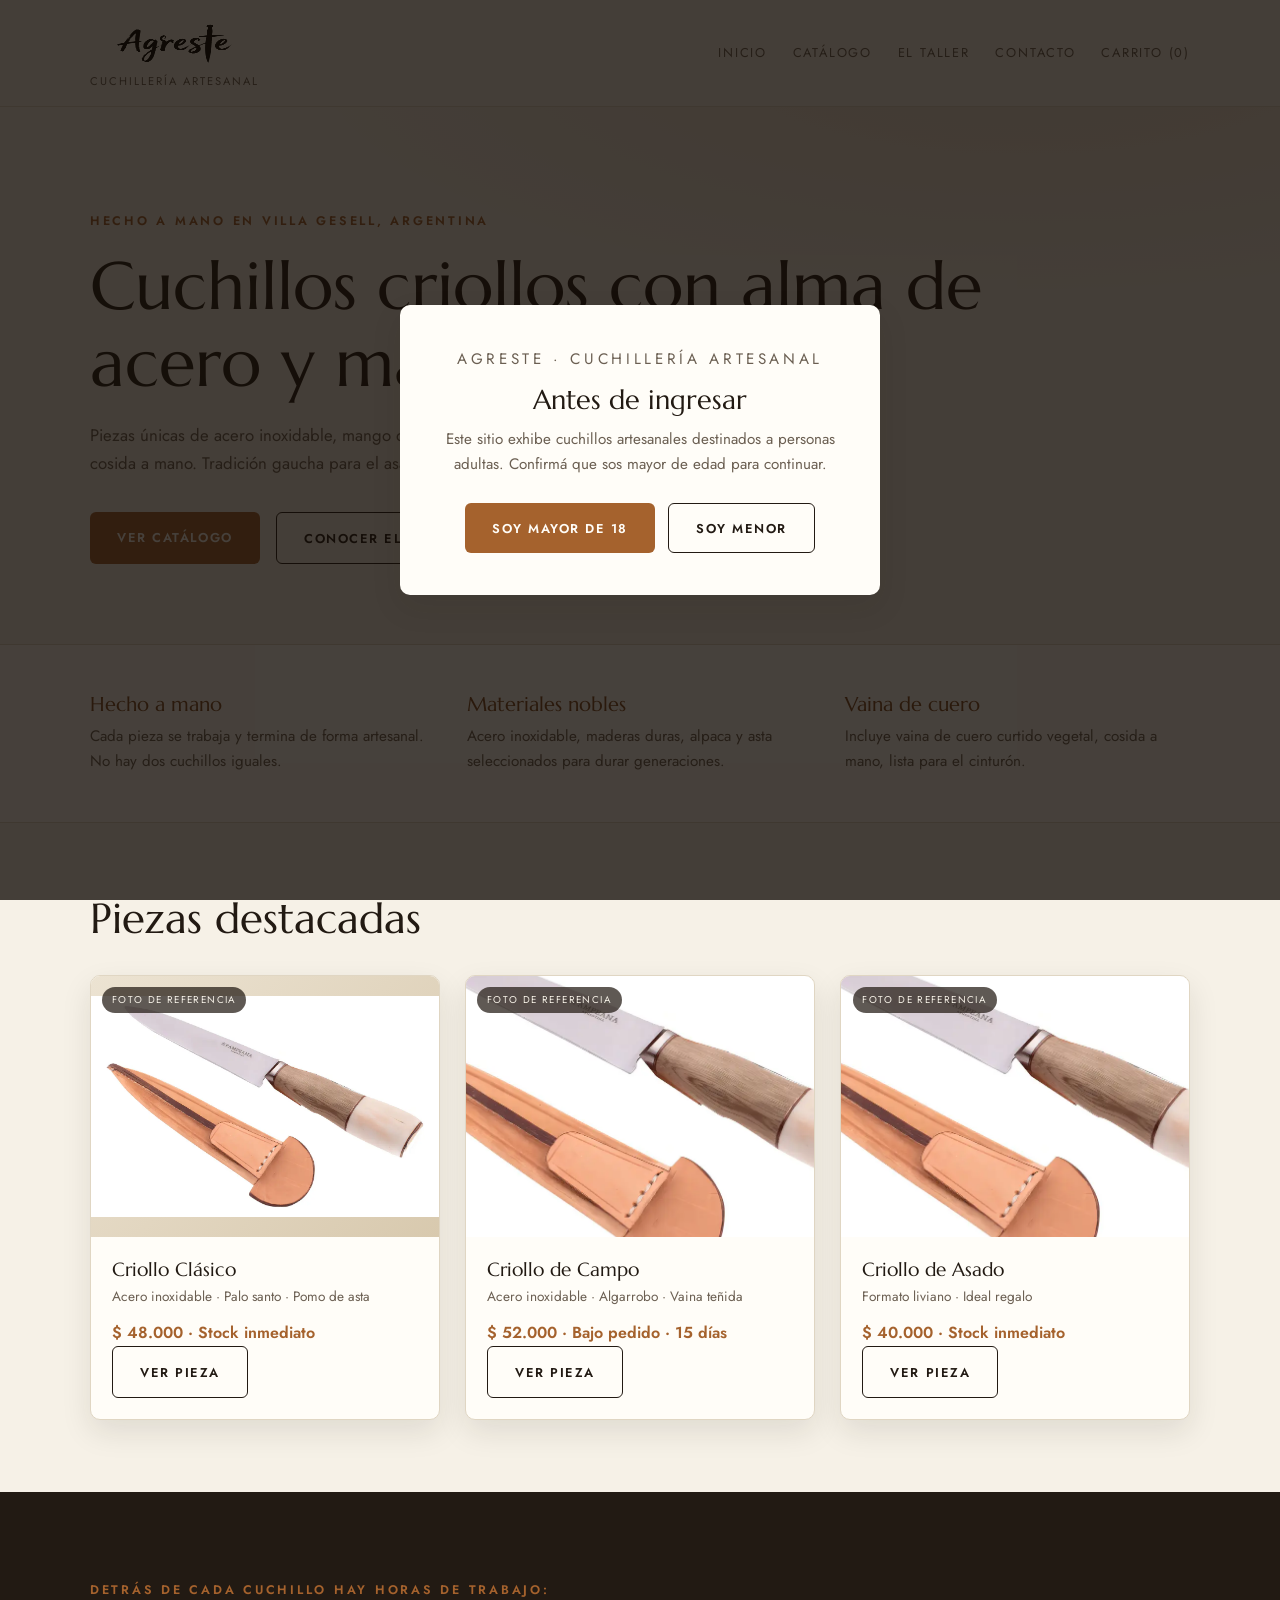
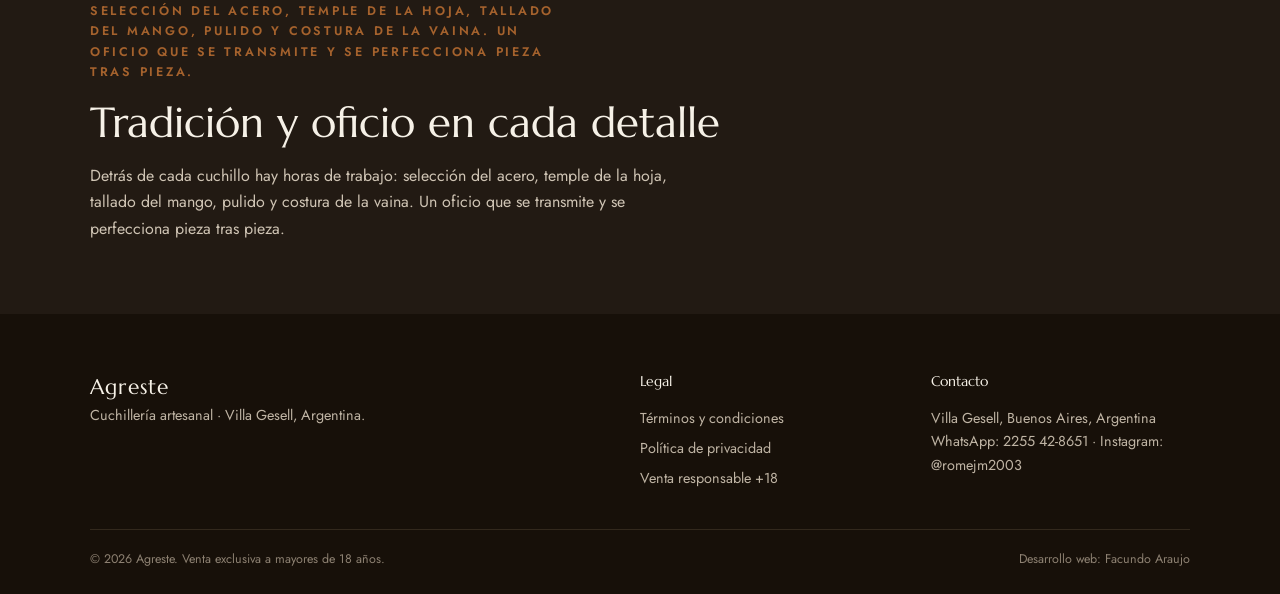
==== index.html @ a388bbf4 "Add files via upload" ====
<!DOCTYPE html>
<html lang="es">
<head>
  <meta charset="UTF-8">
  <meta name="viewport" content="width=device-width, initial-scale=1.0">
  <title>Agreste — Cuchillos criollos hechos a mano</title>
  <meta name="description" content="Cuchillos criollos artesanales con vaina de cuero, hechos a mano en Villa Gesell, Argentina.">
  <link rel="preconnect" href="https://fonts.googleapis.com">
  <link rel="preconnect" href="https://fonts.gstatic.com" crossorigin>
  <link href="https://fonts.googleapis.com/css2?family=Marcellus&family=Jost:wght@300;400;500;600&display=swap" rel="stylesheet">
  <link rel="stylesheet" href="css/styles.css">
</head>
<body data-pagina="inicio">

  <!-- Verificación de edad (+18) -->
  <div class="age-gate" id="ageGate">
    <div class="age-gate-caja" id="gateCaja">
      <p class="age-gate-marca">Agreste · Cuchillería artesanal</p>
      <h2>Antes de ingresar</h2>
      <p>Este sitio exhibe cuchillos artesanales destinados a personas adultas. Confirmá que sos mayor de edad para continuar.</p>
      <div class="age-gate-acciones">
        <button class="btn btn-primario" id="btnMayor">Soy mayor de 18</button>
        <button class="btn btn-fantasma" id="btnMenor">Soy menor</button>
      </div>
    </div>
  </div>

  <!-- Encabezado -->
  <header class="header">
    <div class="contenedor header-inner">
      <a href="#" class="marca">
        <img src="img/logo.png" alt="Agreste" class="marca-logo">
        <span class="marca-sub">Cuchillería artesanal</span>
      </a>
      <nav class="nav">
  <a href="index.html">Inicio</a>
  <a href="catalogo.html">Catálogo</a>
  <a href="taller.html">El taller</a>
  <a href="taller.html#contacto">Contacto</a>
</nav>
    </div>
  </header>

  <main>
    <!-- Héroe principal -->
    <section class="hero">
      <div class="contenedor">
        <p class="overline">Hecho a mano en Villa Gesell, Argentina</p>
        <h1>Cuchillos criollos con alma de acero y madera</h1>
        <p class="hero-bajada">Piezas únicas de acero inoxidable, mango de madera dura y vaina de cuero cosida a mano. Tradición gaucha para el asado, el campo y la colección.</p>
        <div class="hero-acciones">
          <a href="catalogo.html" class="btn btn-primario">Ver catálogo</a>
          <a href="taller.html" class="btn btn-fantasma">Conocer el taller</a>
        </div>
      </div>
    </section>

    <!-- Propuesta de valor -->
    <section class="valores">
      <div class="contenedor valores-grid">
        <div class="valor">
          <h3>Hecho a mano</h3>
          <p>Cada pieza se trabaja y termina de forma artesanal. No hay dos cuchillos iguales.</p>
        </div>
        <div class="valor">
          <h3>Materiales nobles</h3>
          <p>Acero inoxidable, maderas duras, alpaca y asta seleccionados para durar generaciones.</p>
        </div>
        <div class="valor">
          <h3>Vaina de cuero</h3>
          <p>Incluye vaina de cuero curtido vegetal, cosida a mano, lista para el cinturón.</p>
        </div>
      </div>
    </section>

    <!-- Piezas destacadas (se harán dinámicas en el Paso 5) -->
    <section class="destacados">
      <div class="contenedor">
        <h2>Piezas destacadas</h2>
        <div class="cards" id="grillaProductos" data-modo="destacados"></div>
          </article>
        </div>
      </div>
    </section>

    <!-- El taller -->
    <section class="taller">
      <div class="contenedor">
        <p class="overline">El taller</p>
        <h2>Tradición y oficio en cada detalle</h2>
        <p>Detrás de cada cuchillo hay horas de trabajo: selección del acero, temple de la hoja, tallado del mango, pulido y costura de la vaina. Un oficio que se transmite y se perfecciona pieza tras pieza.</p>
      </div>
    </section>
  </main>

  <!-- Pie de página -->
  <footer class="footer">
    <div class="contenedor footer-grid">
      <div>
        <p class="marca-nombre">Agreste</p>
        <p>Cuchillería artesanal · Villa Gesell, Argentina.</p>
      </div>
      <div>
        <h4>Legal</h4>
        <a href="legal.html#terminos">Términos y condiciones</a>
        <a href="legal.html#privacidad">Política de privacidad</a>
        <a href="legal.html#venta-responsable">Venta responsable +18</a>
      </div>
      <div>
        <h4>Contacto</h4>
        <p>Villa Gesell, Buenos Aires, Argentina</p>
        <p>WhatsApp: 2255 42-8651 · Instagram: @romejm2003</p>
      </div>
    </div>
    <div class="contenedor footer-base">
      <p>© <span id="anio"></span> Agreste. Venta exclusiva a mayores de 18 años.</p>
      <p>Desarrollo web: Facundo Araujo</p>
    </div>
  </footer>

  <script src="js/data.js"></script><script src="js/contenido.js"></script>
<script src="js/app.js"></script>
</body>
</html>
---- css/styles.css ----
/* =====================================================
   Agreste — Estilos base (Paso 4)
   Paleta: hueso, tinta, cuero y acero
===================================================== */
:root{
  --hueso:#f6f1e7;
  --hueso-2:#ece3d2;
  --blanco:#fffdf8;
  --tinta:#221a13;
  --tinta-suave:#6b5f52;
  --cuero:#a5622d;
  --cuero-osc:#7f4a20;
  --acero:#8f959c;
  --linea:#e0d6c3;
  --radio:10px;
  --sombra:0 12px 30px rgba(34,26,19,.10);
  --titulo:'Marcellus',serif;
  --texto:'Jost',sans-serif;
}

*{margin:0;padding:0;box-sizing:border-box}
body{font-family:var(--texto);background:var(--hueso);color:var(--tinta);line-height:1.65}
img{max-width:100%;display:block}
a{text-decoration:none;color:inherit}
h1,h2,h3{font-family:var(--titulo);font-weight:400;line-height:1.15}
.contenedor{width:min(1100px,92%);margin-inline:auto}
.overline{font-size:.78rem;letter-spacing:.22em;text-transform:uppercase;color:var(--cuero);font-weight:600;margin-bottom:1rem}

/* Botones */
.btn{display:inline-block;padding:.9rem 1.7rem;border:none;border-radius:6px;font-family:var(--texto);font-size:.8rem;font-weight:600;letter-spacing:.12em;text-transform:uppercase;cursor:pointer;transition:all .25s ease}
.btn-primario{background:var(--cuero);color:var(--blanco)}
.btn-primario:hover{background:var(--cuero-osc)}
.btn-fantasma{background:transparent;color:var(--tinta);border:1px solid var(--tinta)}
.btn-fantasma:hover{background:var(--tinta);color:var(--hueso)}

/* Encabezado */
.header{position:sticky;top:0;z-index:40;background:rgba(246,241,231,.9);backdrop-filter:blur(8px);border-bottom:1px solid var(--linea)}
.header-inner{display:flex;align-items:center;justify-content:space-between;gap:1rem;padding:1rem 0;flex-wrap:wrap}
.marca{display:flex;flex-direction:column}
.marca-nombre{font-family:var(--titulo);font-size:1.5rem;letter-spacing:.06em}
.marca-sub{font-size:.7rem;letter-spacing:.18em;text-transform:uppercase;color:var(--tinta-suave)}
.nav{display:flex;gap:1.6rem;flex-wrap:wrap}
.nav a{font-size:.8rem;letter-spacing:.14em;text-transform:uppercase;color:var(--tinta-suave);padding:.3rem 0;border-bottom:2px solid transparent}
.nav a:hover{color:var(--cuero);border-color:var(--cuero)}

/* Héroe */
.hero{padding:6.5rem 0 5rem;background:radial-gradient(1200px 400px at 80% -10%, rgba(165,98,45,.12), transparent 60%), var(--hueso)}
.hero h1{font-size:clamp(2.4rem,5.5vw,4.2rem);max-width:20ch}
.hero-bajada{margin-top:1.2rem;max-width:56ch;font-size:1.05rem;color:var(--tinta-suave)}
.hero-acciones{margin-top:2.2rem;display:flex;gap:1rem;flex-wrap:wrap}

/* Propuesta de valor */
.valores{background:var(--blanco);border-block:1px solid var(--linea)}
.valores-grid{display:grid;grid-template-columns:repeat(3,1fr);gap:2rem;padding:3rem 0}
.valor h3{font-size:1.25rem;margin-bottom:.5rem;color:var(--cuero-osc)}
.valor p{font-size:.95rem;color:var(--tinta-suave)}

/* Destacados */
.destacados{padding:4.5rem 0}
.destacados h2{font-size:clamp(1.8rem,3.5vw,2.6rem);margin-bottom:2rem}
.cards{display:grid;grid-template-columns:repeat(3,1fr);gap:1.6rem}
.card{background:var(--blanco);border:1px solid var(--linea);border-radius:var(--radio);overflow:hidden;box-shadow:var(--sombra);transition:transform .25s ease}
.card:hover{transform:translateY(-4px)}
.card-foto{aspect-ratio:4/3;display:flex;align-items:center;justify-content:center;background:linear-gradient(135deg,var(--hueso-2),#d8c9ae);color:var(--tinta-suave);font-size:.75rem;letter-spacing:.18em;text-transform:uppercase}
.card-cuerpo{padding:1.3rem}
.card-cuerpo h3{font-size:1.2rem}
.card-detalle{font-size:.85rem;color:var(--tinta-suave);margin:.3rem 0 .8rem}
.card-precio{font-weight:600;color:var(--cuero)}

/* El taller */
.taller{padding:4.5rem 0;background:var(--tinta);color:var(--hueso)}
.taller .overline{color:var(--cuero)}
.taller h2{font-size:clamp(1.8rem,3.5vw,2.6rem);max-width:24ch}
.taller p{margin-top:1rem;max-width:60ch;color:#cfc4b4}

/* Pie de página */
.footer{background:#171009;color:#bfb4a4;padding:3.5rem 0 1.5rem;font-size:.9rem}
.footer-grid{display:grid;grid-template-columns:2fr 1fr 1fr;gap:2rem;padding-bottom:2rem;border-bottom:1px solid #33291d}
.footer .marca-nombre{color:var(--hueso);font-family:var(--titulo);font-size:1.3rem}
.footer h4{font-family:var(--titulo);color:var(--hueso);margin-bottom:.8rem;font-weight:400}
.footer a{display:block;margin-bottom:.4rem}
.footer a:hover{color:var(--cuero)}
.footer-base{display:flex;justify-content:space-between;gap:1rem;flex-wrap:wrap;padding-top:1.2rem;font-size:.78rem;color:#8d8172}

/* Verificación de edad */
.age-gate{position:fixed;inset:0;z-index:100;background:rgba(18,12,7,.78);display:flex;align-items:center;justify-content:center;padding:1rem}
.age-gate-caja{background:var(--blanco);border-radius:var(--radio);max-width:480px;width:100%;padding:2.6rem 2.2rem;text-align:center;box-shadow:var(--sombra)}
.age-gate-marca{font-size:.72rem;letter-spacing:.24em;text-transform:uppercase;color:var(--cuero);margin-bottom:.8rem}
.age-gate-caja h2{font-size:1.7rem;margin-bottom:.7rem}
.age-gate-caja p{color:var(--tinta-suave);font-size:.95rem}
.age-gate-acciones{margin-top:1.6rem;display:flex;gap:.8rem;justify-content:center;flex-wrap:wrap}

/* Responsive */
@media (max-width:860px){
  .valores-grid,.cards{grid-template-columns:1fr}
  .footer-grid{grid-template-columns:1fr}
  .hero{padding:4.5rem 0 3.5rem}
}
/* ==== Paso 6: ficha de producto ==== */
.ficha{display:grid;grid-template-columns:1fr 1fr;gap:3rem;align-items:start}
.ficha-foto{aspect-ratio:4/3;display:flex;align-items:center;justify-content:center;background:linear-gradient(135deg,var(--hueso-2),#d8c9ae);color:var(--tinta-suave);font-size:.75rem;letter-spacing:.18em;text-transform:uppercase;border-radius:var(--radio)}
.ficha-foto img{width:100%;height:100%;object-fit:cover;border-radius:var(--radio)}
.ficha-datos h1{font-size:clamp(2rem,4vw,3rem);margin:.4rem 0 .8rem}
.ficha-detalle{color:var(--tinta-suave)}
.ficha-precio{font-weight:600;color:var(--cuero);margin:1rem 0;font-size:1.1rem}
.ficha-desc{color:var(--tinta-suave);max-width:52ch}
.ficha-lista{margin:1.2rem 0 0 1.1rem;color:var(--tinta-suave);font-size:.95rem}
.ficha-lista li{margin-bottom:.35rem}
.ficha-acciones{margin-top:1.8rem;display:flex;gap:1rem;flex-wrap:wrap}
.ficha-aviso{margin-top:1rem;font-size:.78rem;letter-spacing:.08em;text-transform:uppercase;color:var(--tinta-suave)}
.aviso{padding:4rem 0;font-size:1.05rem}
.aviso a{color:var(--cuero);text-decoration:underline}
@media (max-width:860px){.ficha{grid-template-columns:1fr}}
/* ==== Paso 7: carrito ==== */
.carrito-titulo{font-size:clamp(2rem,4vw,2.8rem);margin-bottom:2rem}
.carrito-item{display:grid;grid-template-columns:2fr auto auto auto;gap:1.5rem;align-items:center;background:var(--blanco);border:1px solid var(--linea);border-radius:var(--radio);padding:1.2rem 1.4rem;margin-bottom:1rem}
.carrito-datos h3{font-size:1.15rem}
.carrito-cant{display:flex;align-items:center;gap:.7rem}
.carrito-cant span{min-width:1.4rem;text-align:center;font-weight:600}
.btn-cant{width:2rem;height:2rem;border:1px solid var(--linea);background:var(--hueso);border-radius:6px;font-size:1rem;cursor:pointer}
.btn-cant:hover{border-color:var(--cuero);color:var(--cuero)}
.carrito-sub{font-weight:600;color:var(--cuero);min-width:5.5rem;text-align:right}
.carrito-quitar{border:none;background:none;color:var(--tinta-suave);font-size:.78rem;letter-spacing:.08em;text-transform:uppercase;cursor:pointer;text-decoration:underline}
.carrito-quitar:hover{color:var(--cuero)}
.carrito-resumen{background:var(--blanco);border:1px solid var(--linea);border-radius:var(--radio);padding:1.6rem;margin-top:1.5rem}
.carrito-total{font-size:1.1rem}
.carrito-nota{font-size:.82rem;color:var(--tinta-suave);margin:.4rem 0 1.2rem}
.carrito-acciones{display:flex;gap:1rem;flex-wrap:wrap}
@media (max-width:860px){.carrito-item{grid-template-columns:1fr;gap:.8rem}.carrito-sub{text-align:left}}
/* ==== Paso 8: checkout ==== */
.checkout-grid{display:grid;grid-template-columns:3fr 2fr;gap:2rem;align-items:start}
.form{background:var(--blanco);border:1px solid var(--linea);border-radius:var(--radio);padding:1.8rem;display:grid;gap:1rem}
.form label{display:grid;gap:.4rem;font-size:.8rem;letter-spacing:.08em;text-transform:uppercase;color:var(--tinta-suave)}
.form input,.form select,.form textarea{font-family:var(--texto);font-size:1rem;color:var(--tinta);background:var(--hueso);border:1px solid var(--linea);border-radius:6px;padding:.7rem .8rem;text-transform:none;letter-spacing:normal}
.form input:focus,.form select:focus,.form textarea:focus{outline:2px solid var(--cuero)}
.form-check{grid-template-columns:auto 1fr;align-items:start;text-transform:none;letter-spacing:normal;font-size:.9rem}
.form-check input{width:auto;margin-top:.2rem}
.form-error{color:#a33a2a;font-size:.85rem;min-height:1.2em}
.checkout-resumen{margin:0 0 1rem 1.1rem;color:var(--tinta-suave);display:grid;gap:.3rem}
@media (max-width:860px){.checkout-grid{grid-template-columns:1fr}}
/* ==== Paso 9: fotos de referencia ==== */
.card-foto{position:relative;overflow:hidden}
.ficha-foto{overflow:hidden}
.card-foto img{transition:transform .4s ease}
.card:hover .card-foto img{transform:scale(1.05)}
.card-badge{position:absolute;top:.7rem;left:.7rem;background:rgba(34,26,19,.72);color:var(--hueso);font-size:.62rem;letter-spacing:.14em;text-transform:uppercase;padding:.28rem .6rem;border-radius:999px}
/* ==== Logo de marca ==== */
.marca-logo{height:56px;width:auto;mix-blend-mode:multiply;filter:contrast(1.6) brightness(1.06)}
/* ==== Paso 10: taller y legal ==== */
.servicios{padding:4rem 0;background:var(--blanco);border-block:1px solid var(--linea)}
.servicios h2{font-size:clamp(1.8rem,3.5vw,2.4rem);margin-bottom:2rem}
.servicios-grid{display:grid;grid-template-columns:repeat(3,1fr);gap:1.4rem}
.servicio{border:1px solid var(--linea);border-radius:var(--radio);padding:1.4rem;background:var(--hueso)}
.servicio h3{font-size:1.15rem;color:var(--cuero-osc);margin-bottom:.4rem}
.servicio p{font-size:.92rem;color:var(--tinta-suave)}
.contacto{padding:4.5rem 0;background:var(--tinta);color:var(--hueso)}
.contacto .overline{color:var(--cuero)}
.contacto h2{font-size:clamp(1.8rem,3.5vw,2.6rem);margin-bottom:1rem}
.contacto p{color:#cfc4b4;max-width:56ch}
.contacto-acciones{margin-top:1.8rem;display:flex;gap:1rem;flex-wrap:wrap}
.btn-claro{background:transparent;color:var(--hueso);border:1px solid var(--hueso)}
.btn-claro:hover{background:var(--hueso);color:var(--tinta)}
.contacto-dato{margin-top:1.4rem;font-size:.85rem;letter-spacing:.08em;text-transform:uppercase;color:#8d8172}
.legal{padding:3.5rem 0}
.legal-bloque{background:var(--blanco);border:1px solid var(--linea);border-radius:var(--radio);padding:2rem;margin-bottom:1.6rem}
.legal-bloque h2{font-size:1.5rem;margin-bottom:.8rem}
.legal-bloque p,.legal-bloque li{color:var(--tinta-suave);font-size:.95rem}
.legal-bloque ul{margin:.6rem 0 0 1.2rem;display:grid;gap:.3rem}
.legal-nota{font-size:.82rem;color:var(--tinta-suave)}
@media (max-width:860px){.servicios-grid{grid-template-columns:1fr}}
/* ==== Paso 12: panel de edición ==== */
.admin{padding:3.5rem 0}
.admin h1{font-size:clamp(2rem,4vw,2.8rem);margin-bottom:1rem}
.admin-nota{background:var(--blanco);border:1px solid var(--linea);border-left:4px solid var(--cuero);border-radius:var(--radio);padding:1.2rem 1.4rem;margin-bottom:2.5rem;font-size:.92rem;color:var(--tinta-suave)}
.admin-seccion{margin-bottom:3rem}
.admin-seccion h2{font-size:1.5rem;margin-bottom:1rem}
.admin-item{display:flex;justify-content:space-between;align-items:center;gap:1rem;background:var(--blanco);border:1px solid var(--linea);border-radius:var(--radio);padding:1rem 1.2rem;margin-bottom:.7rem;flex-wrap:wrap}
.admin-acciones{display:flex;gap:.6rem;flex-wrap:wrap}
.btn-peligro{background:#a33a2a;color:var(--blanco)}
.btn-peligro:hover{background:#7d2a1e}
.admin-form{background:var(--blanco);border:1px solid var(--linea);border-radius:var(--radio);padding:1.6rem;margin:1rem 0;display:grid;gap:.9rem}
.admin-campo{display:grid;gap:.35rem;font-size:.8rem;letter-spacing:.06em;text-transform:uppercase;color:var(--tinta-suave)}
.admin-campo input,.admin-campo textarea{font-family:var(--texto);font-size:.95rem;text-transform:none;letter-spacing:normal;background:var(--hueso);border:1px solid var(--linea);border-radius:6px;padding:.6rem .7rem;color:var(--tinta)}
.admin-campo input:focus,.admin-campo textarea:focus{outline:2px solid var(--cuero)}
.admin-textos{display:grid;gap:.9rem}
.oculto{display:none}
.admin-guardar{margin-top:1rem}
#guardadoOk{margin-top:.8rem;color:var(--cuero-osc);font-weight:600}
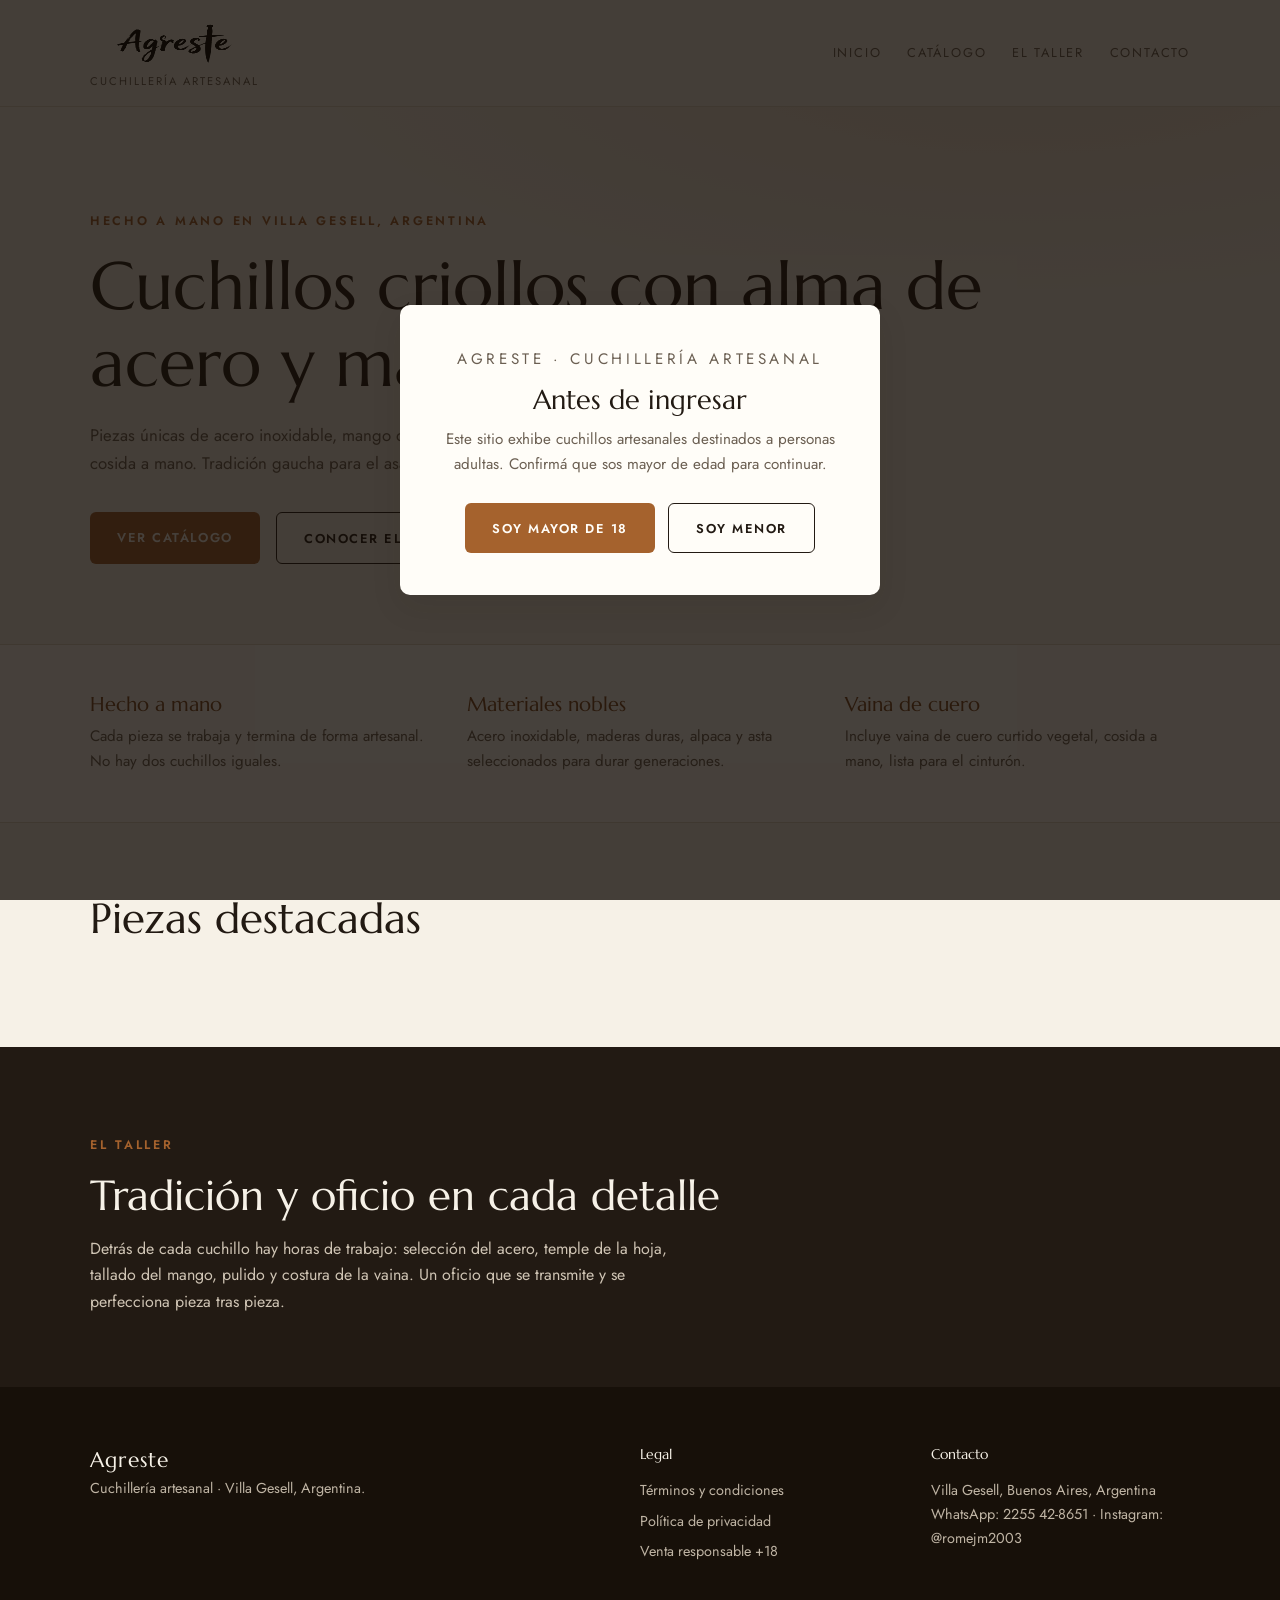
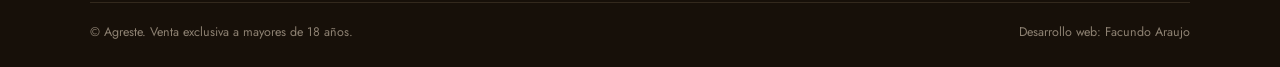
==== commit a6a0a3ee: "Add files via upload" ====
--- a/index.html
+++ b/index.html
@@ -5,10 +5,31 @@
   <meta name="viewport" content="width=device-width, initial-scale=1.0">
   <title>Agreste — Cuchillos criollos hechos a mano</title>
   <meta name="description" content="Cuchillos criollos artesanales con vaina de cuero, hechos a mano en Villa Gesell, Argentina.">
+  <link rel="canonical" href="https://agreste.netlify.app/">
+  <meta property="og:type" content="website">
+  <meta property="og:site_name" content="Agreste · Cuchillería artesanal">
+  <meta property="og:title" content="Agreste — Cuchillos criollos hechos a mano">
+  <meta property="og:description" content="Cuchillos criollos artesanales con vaina de cuero, hechos a mano en Villa Gesell, Argentina.">
+  <meta property="og:url" content="https://agreste.netlify.app/">
+  <meta property="og:image" content="https://agreste.netlify.app/img/cuchillo.jpg">
+  <meta name="twitter:card" content="summary_large_image">
   <link rel="preconnect" href="https://fonts.googleapis.com">
   <link rel="preconnect" href="https://fonts.gstatic.com" crossorigin>
   <link href="https://fonts.googleapis.com/css2?family=Marcellus&family=Jost:wght@300;400;500;600&display=swap" rel="stylesheet">
+  <link rel="icon" href="data:image/svg+xml,%3Csvg xmlns='http://www.w3.org/2000/svg' viewBox='0 0 64 64'%3E%3Crect width='64' height='64' rx='14' fill='%23a5622d'/%3E%3Ctext x='32' y='44' font-size='34' text-anchor='middle' fill='%23fffdf8' font-family='Georgia,serif'%3EA%3C/text%3E%3C/svg%3E">
   <link rel="stylesheet" href="css/styles.css">
+  <script type="application/ld+json">
+  {
+    "@context": "https://schema.org",
+    "@type": "Store",
+    "name": "Agreste · Cuchillería artesanal",
+    "description": "Cuchillos criollos artesanales, encabados, restauración, afilados y marroquinería.",
+    "url": "https://agreste.netlify.app/",
+    "telephone": "+54 9 2255 42-8651",
+    "address": { "@type": "PostalAddress", "addressLocality": "Villa Gesell", "addressRegion": "Buenos Aires", "addressCountry": "AR" },
+    "sameAs": ["https://www.instagram.com/romejm2003"]
+  }
+  </script>
 </head>
 <body data-pagina="inicio">
 
--- a/css/styles.css
+++ b/css/styles.css
@@ -185,4 +185,20 @@
 .admin-textos{display:grid;gap:.9rem}
 .oculto{display:none}
 .admin-guardar{margin-top:1rem}
-#guardadoOk{margin-top:.8rem;color:var(--cuero-osc);font-weight:600}+#guardadoOk{margin-top:.8rem;color:var(--cuero-osc);font-weight:600}
+/* ==== Auditoría: UX, a11y y estados ==== */
+.skip-link{position:absolute;left:-9999px;top:0;background:var(--cuero);color:var(--blanco);padding:.7rem 1.2rem;z-index:200}
+.skip-link:focus{left:0}
+.cta-sticky{position:fixed;left:0;right:0;bottom:0;z-index:60;display:none;background:var(--cuero);color:var(--blanco);text-align:center;padding:1rem;font-weight:600;letter-spacing:.12em;text-transform:uppercase;font-size:.85rem;box-shadow:0 -6px 20px rgba(34,26,19,.25)}
+@media (max-width:860px){.cta-sticky{display:block} body{padding-bottom:3.4rem}}
+.hp{position:absolute;left:-9999px;opacity:0;height:0;overflow:hidden}
+a:focus-visible,button:focus-visible,input:focus-visible,select:focus-visible,textarea:focus-visible{outline:3px solid var(--cuero);outline-offset:2px}
+.cookie-bar{position:fixed;left:0;right:0;bottom:0;background:var(--tinta);color:var(--hueso);padding:1rem;z-index:70;display:flex;gap:1rem;align-items:center;justify-content:center;flex-wrap:wrap;font-size:.85rem}
+.cookie-bar a{color:var(--cuero);text-decoration:underline}
+@media (max-width:860px){.cookie-bar{bottom:3.4rem}}
+.btn[disabled]{opacity:.6;cursor:wait}
+.spinner{display:inline-block;width:.9em;height:.9em;border:2px solid rgba(255,255,255,.4);border-top-color:#fff;border-radius:50%;animation:girar .8s linear infinite;vertical-align:-2px;margin-right:.4em}
+@keyframes girar{to{transform:rotate(360deg)}}
+.pagina-simple{padding:6rem 0;text-align:center}
+.pagina-simple h1{font-size:clamp(2.4rem,6vw,4rem);margin-bottom:1rem}
+.pagina-simple p{color:var(--tinta-suave);max-width:46ch;margin:0 auto 2rem}
